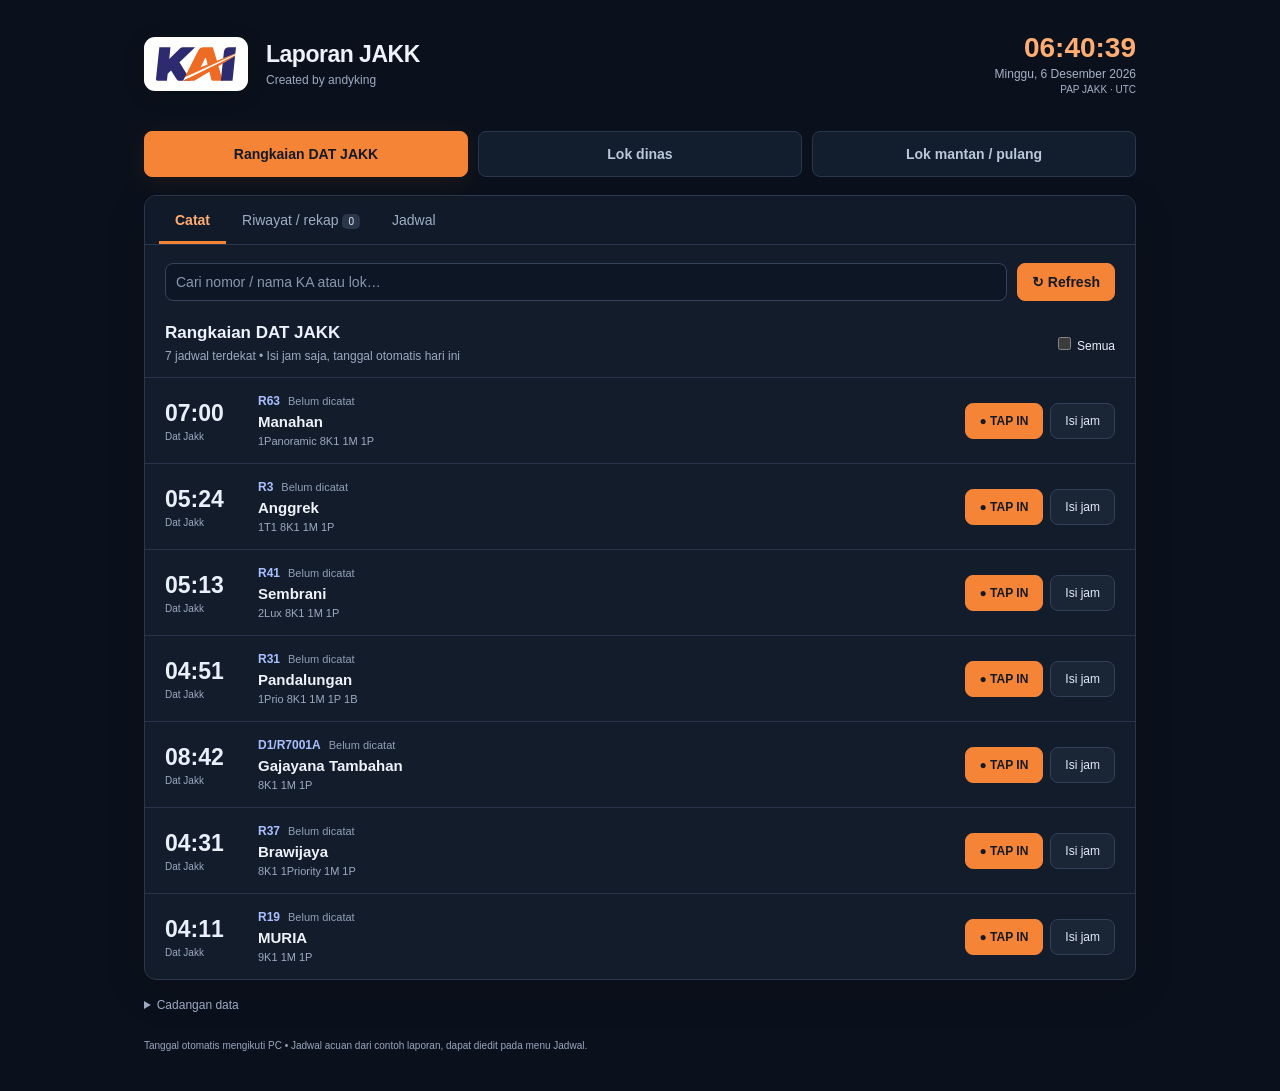
==== aplikasi/laporan-kereta-api/index.html @ 32ddd081 "Add files via upload" ====
<!doctype html><html lang="id"><head><meta charset="UTF-8"><meta name="viewport" content="width=device-width,initial-scale=1"><title>JAKK • Laporan Kereta api</title><meta name="theme-color" content="#0b111c"><link rel="icon" type="image/svg+xml" href="[data-uri]"><style>:root{--navy:#20335a;--orange:#ec7427;--muted:#788399;--line:#e3e8ef}*{box-sizing:border-box}body{margin:0;background:#f5f7fa;color:var(--navy);font:14px 'Segoe UI',Arial,sans-serif}main{max-width:1040px;margin:auto;padding:24px}button,input,select,textarea{font:inherit}button,.file-button{border:1px solid var(--line);background:white;color:var(--navy);border-radius:8px;padding:10px 14px;cursor:pointer}button:hover{background:#edf1f7}button:focus-visible,input:focus-visible,select:focus-visible,textarea:focus-visible,summary:focus-visible{outline:3px solid #ffb780;outline-offset:2px}header,.brand{display:flex;align-items:center;gap:18px}header{justify-content:space-between;margin-bottom:24px}h1{font-size:23px;margin:0 0 3px}h2{font-size:17px;margin:0}small{color:var(--muted);font-size:12px}.clock{text-align:right}.clock span{display:block;font-size:28px;font-weight:750;font-variant-numeric:tabular-nums}.clock small{display:block;margin-top:3px}#zone{font-size:10px}nav{display:flex;gap:10px;margin-bottom:18px}nav button{flex:1;font-weight:650;padding:14px}nav button.active{background:var(--navy);color:white;border-color:var(--navy)}.workspace{background:white;border:1px solid var(--line);border-radius:12px;overflow:hidden}.tabs{display:flex;border-bottom:1px solid var(--line);padding:0 14px}.tabs button{border:0;border-radius:0;padding:16px;color:var(--muted)}.tabs button.active{color:var(--navy);box-shadow:inset 0 -3px var(--orange);font-weight:650}#count{font-size:10px;background:#edf1f7;padding:2px 6px;border-radius:5px}.toolbar{display:flex;gap:10px;padding:18px 20px 8px}.toolbar input{flex:1;min-width:0}.primary{background:var(--orange);color:white;border-color:var(--orange);font-weight:650}.primary:hover{background:#d8641c;color:white}input,select,textarea{border:1px solid var(--line);border-radius:8px;padding:10px;color:var(--navy);background:white}input[type=checkbox]{accent-color:var(--orange)}.list-heading{display:flex;justify-content:space-between;align-items:center;gap:10px;padding:14px 20px}.list-heading p{font-size:12px;color:var(--muted);margin:6px 0 0}.list-heading label{white-space:nowrap;font-size:12px}.row{display:grid;grid-template-columns:75px 1fr auto;align-items:center;gap:18px;padding:16px 20px;border-top:1px solid var(--line)}.time{font-size:23px;font-weight:700;font-variant-numeric:tabular-nums}.time small{display:block;font-weight:400;font-size:10px;margin-top:4px}.identity{display:flex;align-items:center;gap:8px;flex-wrap:wrap}.number{font-size:12px;font-weight:750;color:#40577e}.name{font-size:15px;font-weight:600;margin-top:5px}.formation{display:block;margin-top:5px;font-size:11px}.realization{display:inline-block;padding:4px 8px;border-radius:5px;color:#197148;background:#e8f6ed;font-size:12px;font-weight:650}.pending{font-size:11px;color:#909aad}.actions{display:flex;gap:7px}.actions button{font-size:12px}.empty{padding:40px;text-align:center;color:var(--muted)}.backup{margin-top:18px;color:var(--muted);font-size:12px}.backup summary{cursor:pointer;margin-bottom:12px}.backup p{font-size:11px}.file-button{display:inline-block;margin-left:6px}.file-button input{display:none}footer{font-size:10px;color:var(--muted);padding:16px 0}dialog{border:0;border-radius:13px;padding:22px;width:440px;max-width:94vw;max-height:90vh;color:var(--navy);box-shadow:0 20px 70px #16234140}dialog::backdrop{background:#17294470}.dialog-head{display:flex;justify-content:space-between;align-items:center;gap:10px;margin-bottom:16px}.dialog-head small{font-size:10px}.dialog-head h2{margin-top:5px}.dialog-head button{border:0}.dialog-actions{display:flex;justify-content:flex-end;gap:8px;margin-top:20px}#fields label{display:block;font-size:12px;color:var(--muted);margin:12px 0}#fields input,#fields select{display:block;width:100%;margin-top:6px}#fields input[type=time]{font-size:26px;padding:12px}#fields p{font-size:12px;color:var(--muted);line-height:1.6}#fields details{margin-top:15px}#fields summary{font-size:12px;cursor:pointer}#report{width:100%;line-height:1.7;margin-bottom:12px}#reportModal p{font-size:11px;color:var(--muted)}#toast{position:fixed;bottom:20px;left:50%;transform:translateX(-50%);background:var(--navy);color:white;border-radius:8px;padding:12px 18px;display:none;z-index:20;max-width:90vw}.table-wrap{overflow:auto}table{width:100%;border-collapse:collapse;font-size:12px}th,td{text-align:left;padding:13px 16px;border-top:1px solid var(--line);white-space:nowrap}th{background:#f8fafc;color:var(--muted);font-size:10px}.history-tools{display:flex;gap:8px;padding:12px 20px}.history-item{padding:17px 20px;border-top:1px solid var(--line)}.history-meta{font-size:11px;color:var(--muted);margin-bottom:8px}.report-preview{white-space:pre-wrap;font-size:12px;line-height:1.8;margin-bottom:12px}#historyFilter{padding:0 20px 8px;font-size:12px;color:var(--muted)}[hidden]{display:none!important}@media(max-width:620px){main{padding:15px 10px}header{gap:10px}.brand{gap:10px}.brand img{width:58px;height:auto}h1{font-size:19px}.brand small{font-size:10px}.clock span{font-size:23px}.clock small{font-size:10px}nav{gap:5px}nav button{font-size:11px;padding:12px 6px}.tabs button{font-size:12px;padding:14px 11px}.toolbar,.list-heading{padding-left:12px;padding-right:12px}.row{padding:14px 12px;grid-template-columns:60px 1fr;gap:10px}.time{font-size:21px}.actions{grid-column:2}.realization{font-size:11px}.list-heading h2{font-size:15px}.list-heading p{font-size:10px}}
/* Tema gelap — navy, abu kebiruan, dan oranye KAI */
:root{color-scheme:dark;--navy:#edf2fc;--muted:#9caac1;--line:#29364b;--orange:#f58436}
body{background:#0b111c;color:var(--navy)}
header{padding:8px 0 12px}.brand img{background:#fff;padding:10px 12px;box-sizing:content-box;border-radius:11px;box-shadow:0 4px 20px #0003}
h1{letter-spacing:-.5px}.clock span{color:#ffad72}.clock small{color:#a6b2c6}
button,.file-button{background:#1a2536;border-color:#334158;color:#e3eaf7}
button:hover{background:#28364b;border-color:#52627c}
nav button{background:#121d2d;border-color:#29374d;color:#bbc8dc}
nav button.active{background:#f58436;border-color:#f58436;color:#141a25;box-shadow:0 5px 20px #f5843615}
.workspace{background:#121c2b;border-color:#2a374c;box-shadow:0 12px 40px #0002}
.tabs{background:#111a28}.tabs button{background:transparent;color:#9daec6}.tabs button:hover{background:#1c293c}.tabs button.active{color:#ffad72}
#count{background:#2a3649;color:#e8edf7}
input,select,textarea{background:#0d1624;border-color:#34425b;color:#edf2fc}
input::placeholder{color:#8998af}input[type=checkbox]{accent-color:#f58436}
.primary{background:#f58436;border-color:#f58436;color:#141a25}.primary:hover{background:#ff9c59;border-color:#ff9c59;color:#101722}
.row{border-color:#273449}.row:hover{background:#162235}.time{color:#eaf0fb}.number{color:#aabfff}.name{color:#f0f3fa}.pending{color:#91a0b7}
.realization{background:#153e33;color:#8aebbd;border:1px solid #25634f}
#toast{background:#23334a;color:#edf4ff;border:1px solid #45607e;box-shadow:0 8px 30px #0005}
dialog{background:#152132;color:#edf2fc;border:1px solid #34465f;box-shadow:0 25px 100px #0009}dialog::backdrop{background:#030811b8;backdrop-filter:blur(3px)}
th{background:#172438;color:#adbed6}td{color:#e4ebf7}.history-item{border-color:#29364b}.report-preview{color:#e0e8f6}
.backup summary:hover{color:#ffad72}.backup p,footer{color:#97a6bd}
@media(max-width:620px){.brand img{width:54px;padding:8px}.clock span{font-size:22px}}
</style></head><body>
<main>
<header><div class="brand"><img src="[data-uri]" alt="KAI" width="80" height="34"><div><h1>Laporan JAKK</h1><small>Created by andyking</small></div></div><div class="clock"><span id="clock"></span><small id="clockDate"></small><small id="zone"></small></div></header>
<nav id="nav"><button data-cat="r" class="active">Rangkaian DAT JAKK</button><button data-cat="d">Lok dinas</button><button data-cat="m">Lok mantan / pulang</button></nav>
<section class="workspace"><div class="tabs"><button data-view="live" class="active">Catat</button><button data-view="history">Riwayat / rekap <span id="count">0</span></button><button data-view="schedule">Jadwal</button></div>
<div class="toolbar"><input id="search" placeholder="Cari nomor / nama KA atau lok…" aria-label="Cari KA atau lok"><button id="refresh" class="primary">↻ Refresh</button></div>
<div class="list-heading"><div><h2 id="heading"></h2><p id="hint"></p></div><label id="allWrap"><input type="checkbox" id="all"> Semua</label><select id="scope" hidden aria-label="Kategori rekap"><option value="all">Semua kategori</option><option value="r">Rangkaian</option><option value="d">Lok dinas</option><option value="m">Lok mantan</option></select></div>
<div id="historyFilter" hidden><label><input type="checkbox" id="oldHistory"> Sertakan riwayat hari sebelumnya</label></div><div id="content"></div></section>
<details class="backup"><summary>Cadangan data</summary><button id="backup">Unduh cadangan</button><label class="file-button">Pulihkan cadangan<input type="file" id="restore" accept=".json"></label><p>Data tersimpan di browser ini. Cadangan dapat dipulihkan di versi baru.</p></details>
<footer>Tanggal otomatis mengikuti PC • Jadwal acuan dari contoh laporan, dapat diedit pada menu Jadwal.</footer></main>
<dialog id="modal"><form id="entry"><div class="dialog-head"><div><small id="modalLabel">PENCATATAN AKTUAL</small><h2 id="modalTitle"></h2></div><button type="button" id="close">✕</button></div><div id="fields"></div><div class="dialog-actions"><button type="button" id="cancel">Batal</button><button class="primary" type="submit">Simpan</button></div></form></dialog>
<dialog id="reportModal"><div class="dialog-head"><h2>Laporan siap disalin</h2><button id="closeReport">✕</button></div><textarea id="report" rows="8" readonly></textarea><button class="primary" id="copyReport">Salin laporan</button><p>Jika penyalinan diblokir browser, pilih teks lalu tekan Ctrl+C.</p></dialog><div id="toast" role="status"></div><script>const DEFAULT_DATA = [
  {
    "id": "R25",
    "cat": "r",
    "name": "MURIA",
    "time": "00:41",
    "formation": "9K1 1M 1P",
    "action": "Dat",
    "sourceTime": "00:53",
    "sourceDelta": 12,
    "scheduleDayOffset": 0
  },
  {
    "id": "R127",
    "cat": "r",
    "name": "Pangandaran",
    "time": "01:31",
    "formation": "1Pano 3K1 4K3 1M 1P",
    "action": "Dat",
    "sourceTime": "01:25",
    "sourceDelta": -6,
    "scheduleDayOffset": 0
  },
  {
    "id": "R57F",
    "cat": "r",
    "name": "Purwojaya",
    "time": "02:31",
    "formation": "9K1 1M 1P",
    "action": "Dat",
    "sourceTime": "02:37",
    "sourceDelta": 6,
    "scheduleDayOffset": 0
  },
  {
    "id": "R35",
    "cat": "r",
    "name": "Gajayana",
    "time": "03:28",
    "formation": "1Lux 8K1 1M 1P",
    "action": "Dat",
    "sourceTime": "03:33",
    "sourceDelta": 5,
    "scheduleDayOffset": 0
  },
  {
    "id": "R45",
    "cat": "r",
    "name": "Taksaka",
    "time": "03:37",
    "formation": "2Lux 8K1 1M 1P",
    "action": "Dat",
    "sourceTime": "03:42",
    "sourceDelta": 5,
    "scheduleDayOffset": 0
  },
  {
    "id": "R15",
    "cat": "r",
    "name": "Argo Dwipangga",
    "time": "03:51",
    "formation": "2Lux 7K1 1M 1P",
    "action": "Dat",
    "sourceTime": "03:53",
    "sourceDelta": 2,
    "scheduleDayOffset": 0
  },
  {
    "id": "R19",
    "cat": "r",
    "name": "MURIA",
    "time": "04:11",
    "formation": "9K1 1M 1P",
    "action": "Dat",
    "sourceTime": "04:07",
    "sourceDelta": -4,
    "scheduleDayOffset": 0
  },
  {
    "id": "R37",
    "cat": "r",
    "name": "Brawijaya",
    "time": "04:31",
    "formation": "8K1 1Priority 1M 1P",
    "action": "Dat",
    "sourceTime": "04:34",
    "sourceDelta": 3,
    "scheduleDayOffset": 0
  },
  {
    "id": "R31",
    "cat": "r",
    "name": "Pandalungan",
    "time": "04:51",
    "formation": "1Prio 8K1 1M 1P 1B",
    "action": "Dat",
    "sourceTime": "04:55",
    "sourceDelta": 4,
    "scheduleDayOffset": 0
  },
  {
    "id": "R41",
    "cat": "r",
    "name": "Sembrani",
    "time": "05:13",
    "formation": "2Lux 8K1 1M 1P",
    "action": "Dat",
    "sourceTime": "05:12",
    "sourceDelta": -1,
    "scheduleDayOffset": 0
  },
  {
    "id": "R3",
    "cat": "r",
    "name": "Anggrek",
    "time": "05:24",
    "formation": "1T1 8K1 1M 1P",
    "action": "Dat",
    "sourceTime": "05:34",
    "sourceDelta": 10,
    "scheduleDayOffset": 0
  },
  {
    "id": "R63",
    "cat": "r",
    "name": "Manahan",
    "time": "07:00",
    "formation": "1Panoramic 8K1 1M 1P",
    "action": "Dat",
    "sourceTime": "07:22",
    "sourceDelta": 22,
    "scheduleDayOffset": 0
  },
  {
    "id": "D1/R7001A",
    "cat": "r",
    "name": "Gajayana Tambahan",
    "time": "08:42",
    "formation": "8K1 1M 1P",
    "action": "Dat",
    "sourceTime": "09:00",
    "sourceDelta": 18,
    "scheduleDayOffset": 0
  },
  {
    "id": "R17",
    "cat": "r",
    "name": "MURIA",
    "time": "12:40",
    "formation": "9K1 1M 1P",
    "action": "Dat",
    "sourceTime": "12:47",
    "sourceDelta": 7,
    "scheduleDayOffset": 0
  },
  {
    "id": "D1/R7007C",
    "cat": "r",
    "name": "Tambahan YK - GMR",
    "time": "14:13",
    "formation": "1Imperial 8K1 1M 1P",
    "action": "Dat",
    "sourceTime": "14:19",
    "sourceDelta": 6,
    "scheduleDayOffset": 0
  },
  {
    "id": "R133",
    "cat": "r",
    "name": "Parahyangan",
    "time": "14:32",
    "formation": "8K1 1Lux 1M 1P",
    "action": "Dat",
    "sourceTime": "14:32",
    "sourceDelta": 0,
    "scheduleDayOffset": 0
  },
  {
    "id": "R13",
    "cat": "r",
    "name": "Argo Lawu",
    "time": "15:53",
    "formation": "7K1 1M 1P 2Luxury",
    "action": "Dat",
    "sourceTime": "15:53",
    "sourceDelta": 0,
    "scheduleDayOffset": 0
  },
  {
    "id": "R137",
    "cat": "r",
    "name": "Parahyangan",
    "time": "16:27",
    "formation": "8K1 1M 1P 1Priority",
    "action": "Dat",
    "sourceTime": "16:39",
    "sourceDelta": 12,
    "scheduleDayOffset": 0
  },
  {
    "id": "R39",
    "cat": "r",
    "name": "Sembrani",
    "time": "16:46",
    "formation": "8K1 2Lux 1M 1P",
    "action": "Dat",
    "sourceTime": "16:49",
    "sourceDelta": 3,
    "scheduleDayOffset": 0
  },
  {
    "id": "D1/R75",
    "cat": "r",
    "name": "Mataram",
    "time": "17:18",
    "formation": "7K3 2K1 1M 1P",
    "action": "Dat",
    "sourceTime": "17:12",
    "sourceDelta": -6,
    "scheduleDayOffset": 0
  },
  {
    "id": "R1",
    "cat": "r",
    "name": "Anggrek",
    "time": "17:21",
    "formation": "8K1 1T1 1M 1P",
    "action": "Dat",
    "sourceTime": "17:20",
    "sourceDelta": -1,
    "scheduleDayOffset": 0
  },
  {
    "id": "R61",
    "cat": "r",
    "name": "Manahan",
    "time": "17:56",
    "formation": "8K1 1M 1P 1Panoramic",
    "action": "Dat",
    "sourceTime": "17:57",
    "sourceDelta": 1,
    "scheduleDayOffset": 0
  },
  {
    "id": "R29F",
    "cat": "r",
    "name": "Argo Anjasmoro",
    "time": "21:36",
    "formation": "8K1 1M 1P",
    "action": "Dat",
    "sourceTime": "21:33",
    "sourceDelta": -3,
    "scheduleDayOffset": 0
  },
  {
    "id": "D1/R7049",
    "cat": "r",
    "name": "Pandalungan Tambahan",
    "time": "22:35",
    "formation": "8K1 1M 1P",
    "action": "Dat",
    "sourceTime": "22:22",
    "sourceDelta": -13,
    "scheduleDayOffset": 0
  },
  {
    "id": "L25-2",
    "cat": "m",
    "name": "MURIA",
    "time": "01:22",
    "formation": "",
    "action": "Ber",
    "sourceTime": "01:06",
    "sourceDelta": -16,
    "scheduleDayOffset": 0
  },
  {
    "id": "L127-2",
    "cat": "m",
    "name": "Pangandaran",
    "time": "02:14",
    "formation": "",
    "action": "Ber",
    "sourceTime": "01:37",
    "sourceDelta": -37,
    "scheduleDayOffset": 0
  },
  {
    "id": "L57F",
    "cat": "m",
    "name": "Purwojaya",
    "time": "03:20",
    "formation": "",
    "action": "Ber",
    "sourceTime": "02:52",
    "sourceDelta": -28,
    "scheduleDayOffset": 0
  },
  {
    "id": "L35-2",
    "cat": "m",
    "name": "Gajayana",
    "time": "04:14",
    "formation": "",
    "action": "Ber",
    "sourceTime": "03:48",
    "sourceDelta": -26,
    "scheduleDayOffset": 0
  },
  {
    "id": "L45-2",
    "cat": "m",
    "name": "Taksaka",
    "time": "04:14",
    "formation": "",
    "action": "Ber",
    "sourceTime": "04:01",
    "sourceDelta": -13,
    "scheduleDayOffset": 0
  },
  {
    "id": "L15-2",
    "cat": "m",
    "name": "Argo Dwipangga",
    "time": "04:29",
    "formation": "",
    "action": "Ber",
    "sourceTime": "04:15",
    "sourceDelta": -14,
    "scheduleDayOffset": 0
  },
  {
    "id": "L19-2",
    "cat": "m",
    "name": "MURIA",
    "time": "04:50",
    "formation": "",
    "action": "Ber",
    "sourceTime": "04:37",
    "sourceDelta": -13,
    "scheduleDayOffset": 0
  },
  {
    "id": "L37-2",
    "cat": "m",
    "name": "Brawijaya",
    "time": "05:05",
    "formation": "",
    "action": "Ber",
    "sourceTime": "04:50",
    "sourceDelta": -15,
    "scheduleDayOffset": 0
  },
  {
    "id": "L31-2",
    "cat": "m",
    "name": "Pandalungan",
    "time": "05:22",
    "formation": "",
    "action": "Ber",
    "sourceTime": "05:11",
    "sourceDelta": -11,
    "scheduleDayOffset": 0
  },
  {
    "id": "L41-2",
    "cat": "m",
    "name": "Sembrani",
    "time": "05:45",
    "formation": "",
    "action": "Ber",
    "sourceTime": "05:40",
    "sourceDelta": -5,
    "scheduleDayOffset": 0
  },
  {
    "id": "L3-2",
    "cat": "m",
    "name": "Anggrek",
    "time": "06:04",
    "formation": "",
    "action": "Ber",
    "sourceTime": "05:48",
    "sourceDelta": -16,
    "scheduleDayOffset": 0
  },
  {
    "id": "L63-2",
    "cat": "m",
    "name": "Manahan",
    "time": "07:37",
    "formation": "",
    "action": "Ber",
    "sourceTime": "07:36",
    "sourceDelta": -1,
    "scheduleDayOffset": 0
  },
  {
    "id": "D1/L7001A-2",
    "cat": "m",
    "name": "Gajayana Tambahan",
    "time": "09:32",
    "formation": "",
    "action": "Ber",
    "sourceTime": "09:18",
    "sourceDelta": -14,
    "scheduleDayOffset": 0
  },
  {
    "id": "L17-2",
    "cat": "m",
    "name": "MURIA",
    "time": "13:17",
    "formation": "",
    "action": "Ber",
    "sourceTime": "13:02",
    "sourceDelta": -15,
    "scheduleDayOffset": 0
  },
  {
    "id": "D1/L7007C-2",
    "cat": "m",
    "name": "Tambahan YK - GMR",
    "time": "14:55",
    "formation": "",
    "action": "Ber",
    "sourceTime": "14:34",
    "sourceDelta": -21,
    "scheduleDayOffset": 0
  },
  {
    "id": "L133-2",
    "cat": "m",
    "name": "Parahyangan",
    "time": "15:26",
    "formation": "",
    "action": "Ber",
    "sourceTime": "14:48",
    "sourceDelta": -38,
    "scheduleDayOffset": 0
  },
  {
    "id": "L13-2",
    "cat": "m",
    "name": "Argo Lawu",
    "time": "16:30",
    "formation": "",
    "action": "Ber",
    "sourceTime": "16:10",
    "sourceDelta": -20,
    "scheduleDayOffset": 0
  },
  {
    "id": "L137-2",
    "cat": "m",
    "name": "Parahyangan",
    "time": "17:20",
    "formation": "",
    "action": "Ber",
    "sourceTime": "16:53",
    "sourceDelta": -27,
    "scheduleDayOffset": 0
  },
  {
    "id": "L39-2",
    "cat": "m",
    "name": "Sembrani",
    "time": "17:20",
    "formation": "",
    "action": "Ber",
    "sourceTime": "17:10",
    "sourceDelta": -10,
    "scheduleDayOffset": 0
  },
  {
    "id": "D1/L75-2",
    "cat": "m",
    "name": "Mataram",
    "time": "18:08",
    "formation": "",
    "action": "Ber",
    "sourceTime": "17:40",
    "sourceDelta": -28,
    "scheduleDayOffset": 0
  },
  {
    "id": "L1-2",
    "cat": "m",
    "name": "Anggrek",
    "time": "18:01",
    "formation": "",
    "action": "Ber",
    "sourceTime": "17:40",
    "sourceDelta": -21,
    "scheduleDayOffset": 0
  },
  {
    "id": "L61-2",
    "cat": "m",
    "name": "Manahan",
    "time": "18:35",
    "formation": "",
    "action": "Ber",
    "sourceTime": "18:13",
    "sourceDelta": -22,
    "scheduleDayOffset": 0
  },
  {
    "id": "L29F-2",
    "cat": "m",
    "name": "Argo Anjasmoro",
    "time": "22:08",
    "formation": "",
    "action": "Ber",
    "sourceTime": "21:48",
    "sourceDelta": -20,
    "scheduleDayOffset": 0
  },
  {
    "id": "D1/L7049-2",
    "cat": "m",
    "name": "Pandalungan",
    "time": "23:22",
    "formation": "",
    "action": "Ber",
    "sourceTime": "22:44",
    "sourceDelta": -38,
    "scheduleDayOffset": 0
  },
  {
    "id": "D1/LL107A",
    "cat": "m",
    "name": "Langsir JAKK",
    "time": "00:50",
    "formation": "",
    "action": "Dat",
    "sourceTime": "02:29",
    "sourceDelta": 99,
    "scheduleDayOffset": 0
  },
  {
    "id": "L26-1",
    "cat": "d",
    "name": "MURIA",
    "time": "04:26",
    "formation": "",
    "action": "Dat",
    "sourceTime": "04:22",
    "sourceDelta": -4,
    "scheduleDayOffset": 0
  },
  {
    "id": "L130-1",
    "cat": "d",
    "name": "Papandayan",
    "time": "05:20",
    "formation": "",
    "action": "Dat",
    "sourceTime": "05:12",
    "sourceDelta": -8,
    "scheduleDayOffset": 0
  },
  {
    "id": "L50F-1",
    "cat": "d",
    "name": "Purwojaya fakultatif",
    "time": "05:35",
    "formation": "",
    "action": "Dat",
    "sourceTime": "05:28",
    "sourceDelta": -7,
    "scheduleDayOffset": 0
  },
  {
    "id": "L20-1",
    "cat": "d",
    "name": "Argo Muria",
    "time": "05:44",
    "formation": "",
    "action": "Dat",
    "sourceTime": "05:44",
    "sourceDelta": 0,
    "scheduleDayOffset": 0
  },
  {
    "id": "L132-1",
    "cat": "d",
    "name": "Parahyangan",
    "time": "06:15",
    "formation": "",
    "action": "Dat",
    "sourceTime": "06:04",
    "sourceDelta": -11,
    "scheduleDayOffset": 0
  },
  {
    "id": "L46-1",
    "cat": "d",
    "name": "Taksaka",
    "time": "06:15",
    "formation": "",
    "action": "Dat",
    "sourceTime": "06:04",
    "sourceDelta": -11,
    "scheduleDayOffset": 0
  },
  {
    "id": "L2-1",
    "cat": "d",
    "name": "Anggrek",
    "time": "07:02",
    "formation": "",
    "action": "Dat",
    "sourceTime": "07:02",
    "sourceDelta": 0,
    "scheduleDayOffset": 0
  },
  {
    "id": "L16-1",
    "cat": "d",
    "name": "Argo Dwipangga",
    "time": "07:35",
    "formation": "",
    "action": "Dat",
    "sourceTime": "07:42",
    "sourceDelta": 7,
    "scheduleDayOffset": 0
  },
  {
    "id": "D1/L7050-1",
    "cat": "d",
    "name": "Pandalungan",
    "time": "07:55",
    "formation": "",
    "action": "Dat",
    "sourceTime": "08:05",
    "sourceDelta": 10,
    "scheduleDayOffset": 0
  },
  {
    "id": "L138-1",
    "cat": "d",
    "name": "Parahyangan",
    "time": "08:01",
    "formation": "",
    "action": "Dat",
    "sourceTime": "08:08",
    "sourceDelta": 7,
    "scheduleDayOffset": 0
  },
  {
    "id": "L40-1",
    "cat": "d",
    "name": "Sembrani",
    "time": "08:41",
    "formation": "",
    "action": "Dat",
    "sourceTime": "08:36",
    "sourceDelta": -5,
    "scheduleDayOffset": 0
  },
  {
    "id": "L62-1",
    "cat": "d",
    "name": "Manahan",
    "time": "08:56",
    "formation": "",
    "action": "Dat",
    "sourceTime": "09:09",
    "sourceDelta": 13,
    "scheduleDayOffset": 0
  },
  {
    "id": "L38-1",
    "cat": "d",
    "name": "Brawijaya",
    "time": "14:18",
    "formation": "",
    "action": "Dat",
    "sourceTime": "14:15",
    "sourceDelta": -3,
    "scheduleDayOffset": 0
  },
  {
    "id": "L18-1",
    "cat": "d",
    "name": "MURIA",
    "time": "15:06",
    "formation": "",
    "action": "Dat",
    "sourceTime": "15:02",
    "sourceDelta": -4,
    "scheduleDayOffset": 0
  },
  {
    "id": "D1/L7008C-1",
    "cat": "d",
    "name": "Tambahan GMR - YK",
    "time": "15:53",
    "formation": "",
    "action": "Dat",
    "sourceTime": "15:48",
    "sourceDelta": -5,
    "scheduleDayOffset": 0
  },
  {
    "id": "L36-1",
    "cat": "d",
    "name": "Gajayana",
    "time": "17:05",
    "formation": "",
    "action": "Dat",
    "sourceTime": "17:22",
    "sourceDelta": 17,
    "scheduleDayOffset": 0
  },
  {
    "id": "L42-1",
    "cat": "d",
    "name": "Sembrani",
    "time": "18:12",
    "formation": "",
    "action": "Dat",
    "sourceTime": "18:08",
    "sourceDelta": -4,
    "scheduleDayOffset": 0
  },
  {
    "id": "L32-1",
    "cat": "d",
    "name": "Pandalungan",
    "time": "18:29",
    "formation": "",
    "action": "Dat",
    "sourceTime": "18:33",
    "sourceDelta": 4,
    "scheduleDayOffset": 0
  },
  {
    "id": "L4-1",
    "cat": "d",
    "name": "Anggrek",
    "time": "19:22",
    "formation": "",
    "action": "Dat",
    "sourceTime": "19:20",
    "sourceDelta": -2,
    "scheduleDayOffset": 0
  },
  {
    "id": "L14-1",
    "cat": "d",
    "name": "Argo Lawu",
    "time": "19:22",
    "formation": "",
    "action": "Dat",
    "sourceTime": "19:20",
    "sourceDelta": -2,
    "scheduleDayOffset": 0
  },
  {
    "id": "D1/L76-1",
    "cat": "d",
    "name": "Mataram",
    "time": "20:20",
    "formation": "",
    "action": "Dat",
    "sourceTime": "20:23",
    "sourceDelta": 3,
    "scheduleDayOffset": 0
  },
  {
    "id": "L64-1",
    "cat": "d",
    "name": "Manahan",
    "time": "21:35",
    "formation": "",
    "action": "Dat",
    "sourceTime": "21:34",
    "sourceDelta": -1,
    "scheduleDayOffset": 0
  },
  {
    "id": "L30F-1",
    "cat": "d",
    "name": "Argo Anjasmoro",
    "time": "22:25",
    "formation": "",
    "action": "Dat",
    "sourceTime": "22:22",
    "sourceDelta": -3,
    "scheduleDayOffset": 0
  },
  {
    "id": "D1/L7002A-1",
    "cat": "d",
    "name": "Gajayana Tambahan",
    "time": "22:50",
    "formation": "",
    "action": "Dat",
    "sourceTime": "22:43",
    "sourceDelta": -7,
    "scheduleDayOffset": 0
  },
  {
    "id": "LL108",
    "cat": "d",
    "name": "Langsir JAKK",
    "time": "00:04",
    "formation": "",
    "action": "Ber",
    "sourceTime": "23:44",
    "sourceDelta": -20,
    "scheduleDayOffset": 1
  }
];

'use strict';
const $=s=>document.querySelector(s), KEY='jakk-laporan-v1';
const esc=s=>String(s??'').replace(/[&<>"']/g,c=>({'&':'&amp;','<':'&lt;','>':'&gt;','"':'&quot;',"'":'&#39;'}[c]));
const pad=n=>String(n).padStart(2,'0');
const dateKey=d=>`${d.getFullYear()}-${pad(d.getMonth()+1)}-${pad(d.getDate())}`;
const hhmm=d=>`${pad(d.getHours())}:${pad(d.getMinutes())}`;
const localInput=d=>dateKey(d)+'T'+hhmm(d);
const labels={r:'Rangkaian DAT JAKK',d:'Lok dinas',m:'Lok mantan / pulang'};
let data=structuredClone(DEFAULT_DATA),history=[],cat='r',view='live',editing=null;
function validData(a){return Array.isArray(a)&&a.length===74&&new Set(a.map(x=>x.id)).size===74&&a.every(x=>DEFAULT_DATA.some(d=>d.id===x.id&&d.cat===x.cat)&&typeof x.name==='string'&&typeof x.formation==='string'&&/^([01]\d|2[0-3]):[0-5]\d$/.test(x.time)&&['Dat','Ber'].includes(x.action))}
function validHistory(a){return Array.isArray(a)&&a.every(x=>x&&typeof x.uid==='string'&&typeof x.report==='string'&&['r','d','m'].includes(x.cat)&&DEFAULT_DATA.some(d=>d.id===x.id)&&/^\d{4}-\d{2}-\d{2}$/.test(x.day)&&Number.isFinite(new Date(x.actual).getTime()))}
try{const saved=JSON.parse(localStorage.getItem(KEY));if(saved&&validData(saved.data)&&validHistory(saved.history)){data=saved.data;history=saved.history}}catch(e){setTimeout(()=>toast('Penyimpanan tidak tersedia atau data tidak terbaca. Unduh cadangan.'),500)}
function persist(){try{localStorage.setItem(KEY,JSON.stringify({version:1,data,history}));return true}catch(e){toast('Gagal menyimpan di browser. Segera unduh cadangan.');return false}}
function toast(s){$('#toast').textContent=s;$('#toast').style.display='block';clearTimeout(toast.timer);toast.timer=setTimeout(()=>$('#toast').style.display='none',4500)}
function scheduled(d,day){return new Date(day+'T'+d.time+':00')}
function difference(actual,schedule){const a=new Date(actual);a.setSeconds(0,0);return Math.round((a-schedule)/60000)}
function deltaText(n){return n===0?'Tepat':`(${n>0?'+':''}${n}')`}
function match(d,q){return (d.id+' '+d.name+' '+d.formation).toLowerCase().includes(q)}
function record(d,day){return [...history].reverse().find(h=>h.id===d.id&&h.actual.slice(0,10)===day)}
function closestSchedule(d,actual){return [-1,0,1].map(offset=>{let day=new Date(actual);day.setDate(day.getDate()+offset);return scheduled(d,dateKey(day))}).sort((a,b)=>Math.abs(a-actual)-Math.abs(b-actual))[0]}
function render(){const day=dateKey(new Date()),q=$('#search').value.trim().toLowerCase();$('#count').textContent=history.filter(h=>h.actual.slice(0,10)===day).length;$('#heading').textContent=view==='live'?labels[cat]:view==='schedule'?'Jadwal tepat':'Riwayat / rekap';$('#allWrap').hidden=view!=='live';$('#scope').hidden=view==='live';$('#historyFilter').hidden=view!=='history';$('#hint').textContent=view==='live'?'7 jadwal terdekat • Isi jam saja, tanggal otomatis hari ini':view==='schedule'?'Cari jadwal atau ubah melalui Reschedule':'Semua pencatatan tersimpan, termasuk koreksi';
if(view==='live'){let now=new Date();let rows=data.filter(d=>d.cat===cat&&match(d,q)).map(d=>({d,at:closestSchedule(d,now)}));rows.sort((a,b)=>Math.abs(a.at-now)-Math.abs(b.at-now)||a.at-b.at);if(!$('#all').checked&&!q)rows=rows.slice(0,7);if($('#all').checked||q)rows.sort((a,b)=>a.d.time.localeCompare(b.d.time));$('#content').innerHTML=rows.map(({d})=>{let done=record(d,day);let real=done?hhmm(new Date(done.actual)):'';return `<div class="row"><div class="time">${d.time}<small>${d.action} Jakk</small></div><div><div class="identity"><span class="number">${esc(d.id)}</span>${done?`<span class="realization">✓ Realisasi ${real}</span>`:'<span class="pending">Belum dicatat</span>'}</div><div class="name">${esc(d.name)}</div><small class="formation">${esc(d.formation||'Lokomotif')}</small></div><div class="actions">${done?`<button data-do="copy" data-uid="${esc(done.uid)}">Salin</button>`:'<button class="primary" data-do="tap" data-id="'+esc(d.id)+'">● TAP IN</button>'}<button data-do="manual" data-id="${esc(d.id)}">${done?'Edit jam':'Isi jam'}</button></div></div>`}).join('')||'<div class="empty">Tidak ada KA / lok yang cocok.</div>'}
if(view==='schedule'){let rows=data.filter(d=>match(d,q)&&($('#scope').value==='all'||d.cat===$('#scope').value)).sort((a,b)=>a.time.localeCompare(b.time));$('#content').innerHTML='<div class="table-wrap"><table><thead><tr><th>JAM TEPAT</th><th>NOMOR / KATEGORI</th><th>NAMA KA / LOK</th><th>GERAK</th><th>STAMFORMASI NORMAL</th><th></th></tr></thead><tbody>'+rows.map(d=>`<tr><td><b>${d.time}</b></td><td>${esc(d.id)}<small style="display:block;color:#738098">${labels[d.cat]}</small></td><td>${esc(d.name)}</td><td>${d.action} Jakk</td><td>${esc(d.formation||'—')}</td><td><button data-do="schedule" data-id="${esc(d.id)}">Reschedule</button></td></tr>`).join('')+'</tbody></table></div>'}
if(view==='history'){let rows=history.filter(h=>($('#oldHistory').checked||h.actual.slice(0,10)===day)&&($('#scope').value==='all'||h.cat===$('#scope').value)&&(h.report.toLowerCase().includes(q))).sort((a,b)=>new Date(b.actual)-new Date(a.actual));window.visibleHistory=rows;$('#content').innerHTML='<div class="history-tools"><button class="primary" id="copyAll">Salin semua hasil</button><button id="downloadReports">Unduh TXT</button></div>'+ (rows.map(h=>`<div class="history-item"><div class="identity"><span class="number">${esc(h.id)}</span><span class="realization">Realisasi ${hhmm(new Date(h.actual))}</span></div><div class="history-meta">${h.corrects?'Koreksi · ':''}${labels[h.cat]} · Jadwal ${esc(h.day)} ${esc(h.schedule)} · Aktual ${esc(h.actual.replace('T',' '))}</div><div class="report-preview">${esc(h.report)}</div><div class="actions"><button data-do="copy" data-uid="${esc(h.uid)}">Salin</button><button data-do="correct" data-uid="${esc(h.uid)}">Koreksi</button><button data-do="delete" data-uid="${esc(h.uid)}">Hapus</button></div></div>`).join('')||'<div class="empty">Belum ada laporan pada tanggal ini.</div>')}
}
function field(label,id,type,value,extra=''){return `<label>${label}<input id="${id}" type="${type}" value="${esc(value)}" ${extra}></label>`}
function openEntry(id,mode,unused,existing){let d=data.find(d=>d.id===id),now=new Date(),day=dateKey(now),prev=existing||record(d,day);editing={id,mode,prev,day:existing?existing.actual.slice(0,10):day};$('#modalLabel').textContent=mode==='schedule'?'UBAH JADWAL':'ISI JAM · '+editing.day;$('#modalTitle').textContent=d.id+' · '+d.name;
if(mode==='tap'){saveEntry(d,localInput(now),d.formation,'S.21 Lengkap',null);return}
if(mode==='schedule'){$('#fields').innerHTML=field('Nama KA / lok','fName','text',d.name,'required maxlength="100"')+field('Jadwal tepat','fTime','time',d.time,'required')+`<label>Gerak<select id="fAction"><option ${d.action==='Dat'?'selected':''}>Dat</option><option ${d.action==='Ber'?'selected':''}>Ber</option></select></label>`+(d.cat==='r'?field('Stamformasi normal','fFormation','text',d.formation,'required maxlength="200"'):'')}
else{$('#fields').innerHTML=field('Jam realisasi','fActual','time',prev?hhmm(new Date(prev.actual)):hhmm(now),'required')+'<p id="deltaPreview"></p><details><summary>Ubah stamformasi / keterangan S.21</summary>'+(d.cat==='r'?field('Stamformasi','fFormation','text',prev?.formation??d.formation,'required maxlength="200"'):'')+field('Keterangan','fS21','text',prev?.s21??'S.21 Lengkap','required maxlength="200"')+'</details>';$('#fActual').addEventListener('input',preview);preview()}
$('#modal').showModal()}
function actualDay(){return editing.prev&&editing.prev.actual.slice(0,10)!==dateKey(new Date())?editing.day:dateKey(new Date())}
function scheduleFor(d,actual,prev){return prev?new Date(prev.day+'T'+prev.schedule):closestSchedule(d,new Date(actual))}
function preview(){let d=data.find(d=>d.id===editing.id),actual=actualDay()+'T'+$('#fActual').value,s=scheduleFor(d,actual,editing.prev),n=difference(new Date(actual),s);$('#deltaPreview').textContent=Number.isFinite(n)?`Jadwal ${hhmm(s)} · ${deltaText(n)}`:''}
function saveEntry(d,actual,formation,s21,prev){let schedule=scheduleFor(d,actual,prev),n=difference(new Date(actual),schedule);if(!Number.isFinite(n))return toast('Jam tidak valid.');let name=d.cat==='r'?d.name:'Dinas Lok '+d.name;let report=`${d.id} *${name}* ${d.action} Jakk ${hhmm(new Date(actual))} ${deltaText(n)}${d.cat==='r'?'\nSf '+formation+', ':', '}${s21}`;let h={uid:String(Date.now())+'-'+Math.random().toString(16).slice(2),id:d.id,cat:d.cat,day:dateKey(schedule),actual,schedule:hhmm(schedule),formation,s21,report,corrects:prev?.uid||null};history.push(h);let saved=persist();$('#modal').close();render();if(saved)toast(`${d.id} · realisasi ${hhmm(new Date(actual))} tersimpan`)}
$('#entry').onsubmit=e=>{e.preventDefault();const d=data.find(d=>d.id===editing.id);if(editing.mode==='schedule'){d.name=$('#fName').value.trim();d.time=$('#fTime').value;d.action=$('#fAction').value;if(d.cat==='r')d.formation=$('#fFormation').value.trim();let saved=persist();$('#modal').close();render();if(saved)toast('Jadwal diperbarui.');return}saveEntry(d,actualDay()+'T'+$('#fActual').value,d.cat==='r'?$('#fFormation').value.trim():'',$('#fS21').value.trim(),editing.prev)};
function showReport(s){$('#report').value=s;$('#reportModal').showModal()}
async function copy(s){try{await navigator.clipboard.writeText(s);toast('Laporan berhasil disalin.')}catch(e){$('#report').value=s;if(!$('#reportModal').open)$('#reportModal').showModal();$('#report').focus();$('#report').select();try{if(!document.execCommand('copy'))throw Error();toast('Laporan berhasil disalin.')}catch(e){toast('Teks dipilih. Tekan Ctrl+C untuk menyalin.')}}}
function download(name,s,type='text/plain'){let url=URL.createObjectURL(new Blob([s],{type})),a=document.createElement('a');a.href=url;a.download=name;a.click();setTimeout(()=>URL.revokeObjectURL(url),1500)}
function combined(){return (window.visibleHistory||[]).map(h=>h.report).join('\n\n')}
$('#content').onclick=e=>{let b=e.target.closest('button');if(!b)return;let action=b.dataset.do,h=history.find(x=>x.uid===b.dataset.uid);if(['tap','manual','schedule'].includes(action))openEntry(b.dataset.id,action,dateKey(new Date()));if(action==='copy')copy(h.report);if(action==='correct')openEntry(h.id,'manual',h.day,h);if(action==='delete'&&confirm('Hapus laporan '+h.id+' ini?')){history=history.filter(x=>x.uid!==h.uid);persist();render()}if(b.id==='copyAll')copy(combined());if(b.id==='downloadReports')download('Laporan-JAKK-'+dateKey(new Date())+'.txt',combined())};
$('#nav').onclick=e=>{let b=e.target.closest('[data-cat]');if(!b)return;cat=b.dataset.cat;view='live';document.querySelectorAll('#nav button').forEach(x=>x.classList.toggle('active',x===b));syncTabs();render()};
function syncTabs(){document.querySelectorAll('[data-view]').forEach(b=>b.classList.toggle('active',b.dataset.view===view))}
document.querySelectorAll('[data-view]').forEach(b=>b.onclick=()=>{view=b.dataset.view;syncTabs();render()});
function refresh(){view='live';$('#search').value='';$('#all').checked=false;$('#scope').value='all';$('#oldHistory').checked=false;syncTabs();render();window.scrollTo({top:0,behavior:'smooth'});toast('7 jadwal terdekat diperbarui sesuai jam PC.')}
$('#refresh').onclick=refresh;$('#search').oninput=render;$('#all').onchange=render;$('#scope').onchange=render;$('#oldHistory').onchange=render;
$('#close').onclick=$('#cancel').onclick=()=>$('#modal').close();$('#closeReport').onclick=()=>$('#reportModal').close();$('#copyReport').onclick=()=>copy($('#report').value);
$('#backup').onclick=()=>download('Cadangan-JAKK-'+dateKey(new Date())+'.json',JSON.stringify({version:1,data,history},null,2),'application/json');
$('#restore').onchange=async e=>{let f=e.target.files[0];if(!f)return;try{let o=JSON.parse(await f.text());if(o.version!==1||!validData(o.data)||!validHistory(o.history))throw Error();if(confirm('Ganti jadwal dan riwayat browser ini dengan cadangan?')){data=o.data;history=o.history;persist();render();toast('Cadangan dipulihkan.')}}catch(e){toast('File cadangan tidak valid. Data tidak diubah.')}finally{$('#restore').value=''}};
let lastMinute='';function tick(){let now=new Date();$('#clock').textContent=now.toLocaleTimeString('id-ID',{hour12:false}).replaceAll('.',':');$('#clockDate').textContent=now.toLocaleDateString('id-ID',{weekday:'long',day:'numeric',month:'long',year:'numeric'});$('#zone').textContent='PAP JAKK · '+Intl.DateTimeFormat().resolvedOptions().timeZone;let minute=localInput(now);if(minute!==lastMinute){lastMinute=minute;render()}}tick();setInterval(tick,1000);
</script></body></html>
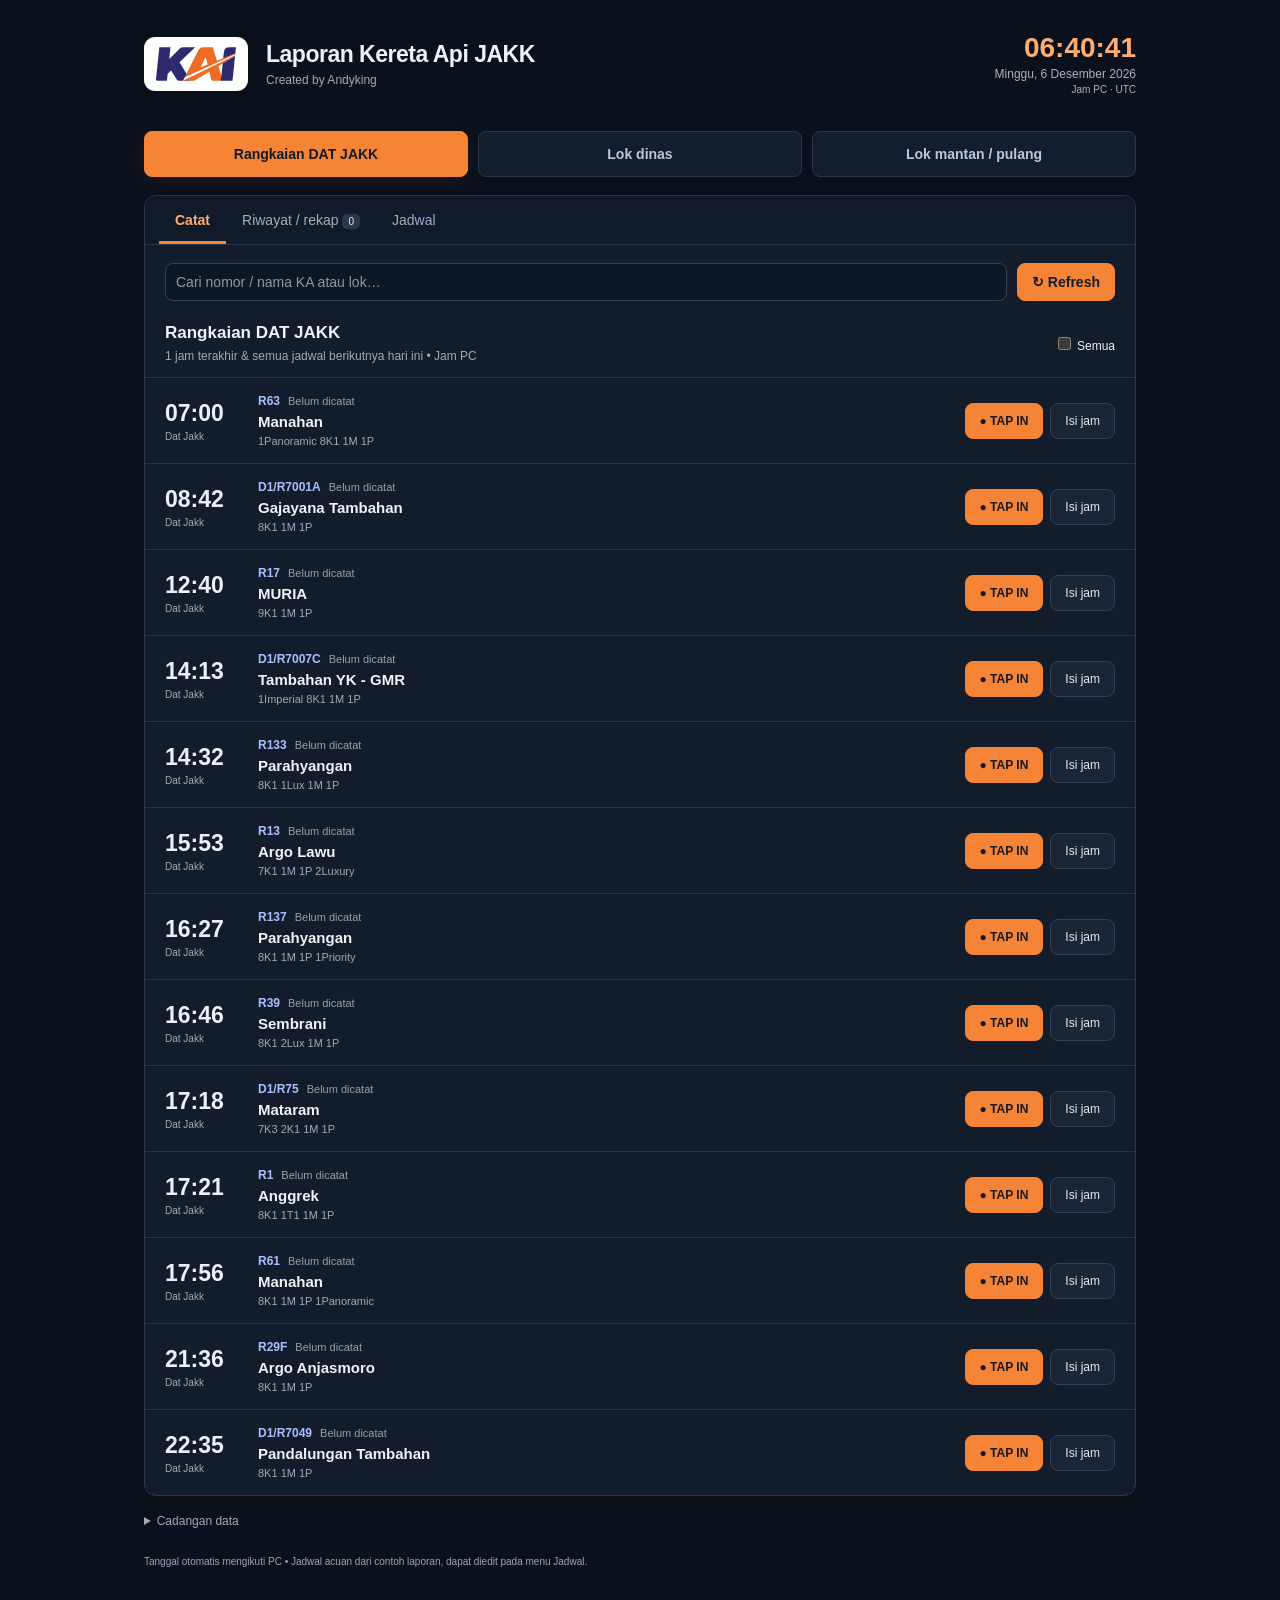
==== commit f5b59ac7: "EDIT 1 JAM SEBELUM" ====
--- a/aplikasi/laporan-kereta-api/index.html
+++ b/aplikasi/laporan-kereta-api/index.html
@@ -21,9 +21,10 @@
 th{background:#172438;color:#adbed6}td{color:#e4ebf7}.history-item{border-color:#29364b}.report-preview{color:#e0e8f6}
 .backup summary:hover{color:#ffad72}.backup p,footer{color:#97a6bd}
 @media(max-width:620px){.brand img{width:54px;padding:8px}.clock span{font-size:22px}}
+.visibility-status{display:block;font-size:11px;color:var(--muted);margin-bottom:7px}
 </style></head><body>
 <main>
-<header><div class="brand"><img src="[data-uri]" alt="KAI" width="80" height="34"><div><h1>Laporan JAKK</h1><small>Created by andyking</small></div></div><div class="clock"><span id="clock"></span><small id="clockDate"></small><small id="zone"></small></div></header>
+<header><div class="brand"><img src="[data-uri]" alt="KAI" width="80" height="34"><div><h1>Laporan Kereta Api JAKK</h1><small>Created by Andyking</small></div></div><div class="clock"><span id="clock"></span><small id="clockDate"></small><small id="zone"></small></div></header>
 <nav id="nav"><button data-cat="r" class="active">Rangkaian DAT JAKK</button><button data-cat="d">Lok dinas</button><button data-cat="m">Lok mantan / pulang</button></nav>
 <section class="workspace"><div class="tabs"><button data-view="live" class="active">Catat</button><button data-view="history">Riwayat / rekap <span id="count">0</span></button><button data-view="schedule">Jadwal</button></div>
 <div class="toolbar"><input id="search" placeholder="Cari nomor / nama KA atau lok…" aria-label="Cari KA atau lok"><button id="refresh" class="primary">↻ Refresh</button></div>
@@ -858,9 +859,9 @@
 const localInput=d=>dateKey(d)+'T'+hhmm(d);
 const labels={r:'Rangkaian DAT JAKK',d:'Lok dinas',m:'Lok mantan / pulang'};
 let data=structuredClone(DEFAULT_DATA),history=[],cat='r',view='live',editing=null;
-function validData(a){return Array.isArray(a)&&a.length===74&&new Set(a.map(x=>x.id)).size===74&&a.every(x=>DEFAULT_DATA.some(d=>d.id===x.id&&d.cat===x.cat)&&typeof x.name==='string'&&typeof x.formation==='string'&&/^([01]\d|2[0-3]):[0-5]\d$/.test(x.time)&&['Dat','Ber'].includes(x.action))}
-function validHistory(a){return Array.isArray(a)&&a.every(x=>x&&typeof x.uid==='string'&&typeof x.report==='string'&&['r','d','m'].includes(x.cat)&&DEFAULT_DATA.some(d=>d.id===x.id)&&/^\d{4}-\d{2}-\d{2}$/.test(x.day)&&Number.isFinite(new Date(x.actual).getTime()))}
-try{const saved=JSON.parse(localStorage.getItem(KEY));if(saved&&validData(saved.data)&&validHistory(saved.history)){data=saved.data;history=saved.history}}catch(e){setTimeout(()=>toast('Penyimpanan tidak tersedia atau data tidak terbaca. Unduh cadangan.'),500)}
+function validData(a){return Array.isArray(a)&&a.length>0&&new Set(a.map(x=>x?.id?.toUpperCase())).size===a.length&&a.every(x=>x&&typeof x.id==='string'&&/^[A-Z0-9/ -]{1,50}$/i.test(x.id)&&x.id.trim()&&['r','d','m'].includes(x.cat)&&typeof x.name==='string'&&x.name.trim()&&typeof x.formation==='string'&&/^([01]\d|2[0-3]):[0-5]\d$/.test(x.time)&&['Dat','Ber'].includes(x.action)&&(x.hidden===undefined||typeof x.hidden==='boolean'))}
+function validHistory(a,schedules=data){return Array.isArray(a)&&a.every(x=>x&&typeof x.uid==='string'&&typeof x.report==='string'&&['r','d','m'].includes(x.cat)&&schedules.some(d=>d.id===x.id)&&/^\d{4}-\d{2}-\d{2}$/.test(x.day)&&Number.isFinite(new Date(x.actual).getTime()))}
+try{const saved=JSON.parse(localStorage.getItem(KEY));if(saved&&validData(saved.data)&&validHistory(saved.history,saved.data)){data=saved.data;history=saved.history}}catch(e){setTimeout(()=>toast('Penyimpanan tidak tersedia atau data tidak terbaca. Unduh cadangan.'),500)}
 function persist(){try{localStorage.setItem(KEY,JSON.stringify({version:1,data,history}));return true}catch(e){toast('Gagal menyimpan di browser. Segera unduh cadangan.');return false}}
 function toast(s){$('#toast').textContent=s;$('#toast').style.display='block';clearTimeout(toast.timer);toast.timer=setTimeout(()=>$('#toast').style.display='none',4500)}
 function scheduled(d,day){return new Date(day+'T'+d.time+':00')}
@@ -869,12 +870,13 @@
 function match(d,q){return (d.id+' '+d.name+' '+d.formation).toLowerCase().includes(q)}
 function record(d,day){return [...history].reverse().find(h=>h.id===d.id&&h.actual.slice(0,10)===day)}
 function closestSchedule(d,actual){return [-1,0,1].map(offset=>{let day=new Date(actual);day.setDate(day.getDate()+offset);return scheduled(d,dateKey(day))}).sort((a,b)=>Math.abs(a-actual)-Math.abs(b-actual))[0]}
-function render(){const day=dateKey(new Date()),q=$('#search').value.trim().toLowerCase();$('#count').textContent=history.filter(h=>h.actual.slice(0,10)===day).length;$('#heading').textContent=view==='live'?labels[cat]:view==='schedule'?'Jadwal tepat':'Riwayat / rekap';$('#allWrap').hidden=view!=='live';$('#scope').hidden=view==='live';$('#historyFilter').hidden=view!=='history';$('#hint').textContent=view==='live'?'7 jadwal terdekat • Isi jam saja, tanggal otomatis hari ini':view==='schedule'?'Cari jadwal atau ubah melalui Reschedule':'Semua pencatatan tersimpan, termasuk koreksi';
-if(view==='live'){let now=new Date();let rows=data.filter(d=>d.cat===cat&&match(d,q)).map(d=>({d,at:closestSchedule(d,now)}));rows.sort((a,b)=>Math.abs(a.at-now)-Math.abs(b.at-now)||a.at-b.at);if(!$('#all').checked&&!q)rows=rows.slice(0,7);if($('#all').checked||q)rows.sort((a,b)=>a.d.time.localeCompare(b.d.time));$('#content').innerHTML=rows.map(({d})=>{let done=record(d,day);let real=done?hhmm(new Date(done.actual)):'';return `<div class="row"><div class="time">${d.time}<small>${d.action} Jakk</small></div><div><div class="identity"><span class="number">${esc(d.id)}</span>${done?`<span class="realization">✓ Realisasi ${real}</span>`:'<span class="pending">Belum dicatat</span>'}</div><div class="name">${esc(d.name)}</div><small class="formation">${esc(d.formation||'Lokomotif')}</small></div><div class="actions">${done?`<button data-do="copy" data-uid="${esc(done.uid)}">Salin</button>`:'<button class="primary" data-do="tap" data-id="'+esc(d.id)+'">● TAP IN</button>'}<button data-do="manual" data-id="${esc(d.id)}">${done?'Edit jam':'Isi jam'}</button></div></div>`}).join('')||'<div class="empty">Tidak ada KA / lok yang cocok.</div>'}
-if(view==='schedule'){let rows=data.filter(d=>match(d,q)&&($('#scope').value==='all'||d.cat===$('#scope').value)).sort((a,b)=>a.time.localeCompare(b.time));$('#content').innerHTML='<div class="table-wrap"><table><thead><tr><th>JAM TEPAT</th><th>NOMOR / KATEGORI</th><th>NAMA KA / LOK</th><th>GERAK</th><th>STAMFORMASI NORMAL</th><th></th></tr></thead><tbody>'+rows.map(d=>`<tr><td><b>${d.time}</b></td><td>${esc(d.id)}<small style="display:block;color:#738098">${labels[d.cat]}</small></td><td>${esc(d.name)}</td><td>${d.action} Jakk</td><td>${esc(d.formation||'—')}</td><td><button data-do="schedule" data-id="${esc(d.id)}">Reschedule</button></td></tr>`).join('')+'</tbody></table></div>'}
+function render(){const day=dateKey(new Date()),q=$('#search').value.trim().toLowerCase();$('#count').textContent=history.filter(h=>h.actual.slice(0,10)===day).length;$('#heading').textContent=view==='live'?labels[cat]:view==='schedule'?'Jadwal tepat':'Riwayat / rekap';$('#allWrap').hidden=view!=='live';$('#scope').hidden=view==='live';$('#historyFilter').hidden=view!=='history';$('#hint').textContent=view==='live'?($('#all').checked?'Semua jadwal hari ini • Jam PC':'1 jam terakhir & semua jadwal berikutnya hari ini • Jam PC'):view==='schedule'?`${data.length} jadwal • Yang disembunyikan tetap tersimpan di sini`:'Semua pencatatan tersimpan, termasuk koreksi';
+if(view==='live'){let now=new Date(),cutoff=now.getTime()-60*60*1000;let rows=data.filter(d=>d.cat===cat&&!d.hidden&&match(d,q)&&($('#all').checked||scheduled(d,day).getTime()>cutoff)).map(d=>({d}));rows.sort((a,b)=>a.d.time.localeCompare(b.d.time));$('#content').innerHTML=rows.map(({d})=>{let done=record(d,day);let real=done?hhmm(new Date(done.actual)):'';return `<div class="row"><div class="time">${d.time}<small>${d.action} Jakk</small></div><div><div class="identity"><span class="number">${esc(d.id)}</span>${done?`<span class="realization">✓ Realisasi ${real}</span>`:'<span class="pending">Belum dicatat</span>'}</div><div class="name">${esc(d.name)}</div><small class="formation">${esc(d.formation||'Lokomotif')}</small></div><div class="actions">${done?`<button data-do="copy" data-uid="${esc(done.uid)}">Salin</button>`:'<button class="primary" data-do="tap" data-id="'+esc(d.id)+'">● TAP IN</button>'}<button data-do="manual" data-id="${esc(d.id)}">${done?'Edit jam':'Isi jam'}</button></div></div>`}).join('')||'<div class="empty">Tidak ada KA / lok yang cocok.</div>'}
+if(view==='schedule'){let rows=data.filter(d=>match(d,q)&&($('#scope').value==='all'||d.cat===$('#scope').value)).sort((a,b)=>a.time.localeCompare(b.time));$('#content').innerHTML='<div class="history-tools"><button class="primary" data-do="add">+ Tambah KA / Lok</button></div><div class="table-wrap"><table><thead><tr><th>JAM TEPAT</th><th>NOMOR / KATEGORI</th><th>NAMA KA / LOK</th><th>GERAK</th><th>STAMFORMASI NORMAL</th><th></th></tr></thead><tbody>'+rows.map(d=>`<tr><td><b>${d.time}</b></td><td>${esc(d.id)}<small style="display:block;color:#738098">${labels[d.cat]}</small></td><td>${esc(d.name)}</td><td>${d.action} Jakk</td><td>${esc(d.formation||'—')}</td><td><span class="visibility-status">${d.hidden?'Disembunyikan':'Tampil'}</span><button data-do="toggle" data-id="${esc(d.id)}">${d.hidden?'Tampilkan':'Sembunyikan'}</button> <button data-do="schedule" data-id="${esc(d.id)}">Reschedule</button></td></tr>`).join('')+'</tbody></table></div>'}
 if(view==='history'){let rows=history.filter(h=>($('#oldHistory').checked||h.actual.slice(0,10)===day)&&($('#scope').value==='all'||h.cat===$('#scope').value)&&(h.report.toLowerCase().includes(q))).sort((a,b)=>new Date(b.actual)-new Date(a.actual));window.visibleHistory=rows;$('#content').innerHTML='<div class="history-tools"><button class="primary" id="copyAll">Salin semua hasil</button><button id="downloadReports">Unduh TXT</button></div>'+ (rows.map(h=>`<div class="history-item"><div class="identity"><span class="number">${esc(h.id)}</span><span class="realization">Realisasi ${hhmm(new Date(h.actual))}</span></div><div class="history-meta">${h.corrects?'Koreksi · ':''}${labels[h.cat]} · Jadwal ${esc(h.day)} ${esc(h.schedule)} · Aktual ${esc(h.actual.replace('T',' '))}</div><div class="report-preview">${esc(h.report)}</div><div class="actions"><button data-do="copy" data-uid="${esc(h.uid)}">Salin</button><button data-do="correct" data-uid="${esc(h.uid)}">Koreksi</button><button data-do="delete" data-uid="${esc(h.uid)}">Hapus</button></div></div>`).join('')||'<div class="empty">Belum ada laporan pada tanggal ini.</div>')}
 }
 function field(label,id,type,value,extra=''){return `<label>${label}<input id="${id}" type="${type}" value="${esc(value)}" ${extra}></label>`}
+function openAdd(){editing={mode:'add'};$('#modalLabel').textContent='JADWAL BARU';$('#modalTitle').textContent='Tambah KA / Lok';$('#fields').innerHTML=field('Nomor KA / lok','fId','text','','required maxlength="50" placeholder="Contoh: D1/R7011"')+field('Nama KA / lok','fName','text','','required maxlength="100"')+`<label>Kategori<select id="fCat"><option value="r">Rangkaian DAT JAKK</option><option value="d">Lok dinas</option><option value="m">Lok mantan / pulang</option></select></label>`+field('Jam tepat','fTime','time','','required')+`<label>Gerak<select id="fAction"><option value="Dat">Datang</option><option value="Ber">Berangkat</option></select></label>`+field('Stamformasi normal (untuk rangkaian)','fFormation','text','','maxlength="200" placeholder="Contoh: 8K1 1M 1P"');$('#fCat').value=$('#scope').value==='all'?cat:$('#scope').value;function defaults(){$('#fAction').value=$('#fCat').value==='m'?'Ber':'Dat';$('#fFormation').required=$('#fCat').value==='r'}$('#fCat').onchange=defaults;defaults();$('#modal').showModal()}
 function openEntry(id,mode,unused,existing){let d=data.find(d=>d.id===id),now=new Date(),day=dateKey(now),prev=existing||record(d,day);editing={id,mode,prev,day:existing?existing.actual.slice(0,10):day};$('#modalLabel').textContent=mode==='schedule'?'UBAH JADWAL':'ISI JAM · '+editing.day;$('#modalTitle').textContent=d.id+' · '+d.name;
 if(mode==='tap'){saveEntry(d,localInput(now),d.formation,'S.21 Lengkap',null);return}
 if(mode==='schedule'){$('#fields').innerHTML=field('Nama KA / lok','fName','text',d.name,'required maxlength="100"')+field('Jadwal tepat','fTime','time',d.time,'required')+`<label>Gerak<select id="fAction"><option ${d.action==='Dat'?'selected':''}>Dat</option><option ${d.action==='Ber'?'selected':''}>Ber</option></select></label>`+(d.cat==='r'?field('Stamformasi normal','fFormation','text',d.formation,'required maxlength="200"'):'')}
@@ -884,19 +886,19 @@
 function scheduleFor(d,actual,prev){return prev?new Date(prev.day+'T'+prev.schedule):closestSchedule(d,new Date(actual))}
 function preview(){let d=data.find(d=>d.id===editing.id),actual=actualDay()+'T'+$('#fActual').value,s=scheduleFor(d,actual,editing.prev),n=difference(new Date(actual),s);$('#deltaPreview').textContent=Number.isFinite(n)?`Jadwal ${hhmm(s)} · ${deltaText(n)}`:''}
 function saveEntry(d,actual,formation,s21,prev){let schedule=scheduleFor(d,actual,prev),n=difference(new Date(actual),schedule);if(!Number.isFinite(n))return toast('Jam tidak valid.');let name=d.cat==='r'?d.name:'Dinas Lok '+d.name;let report=`${d.id} *${name}* ${d.action} Jakk ${hhmm(new Date(actual))} ${deltaText(n)}${d.cat==='r'?'\nSf '+formation+', ':', '}${s21}`;let h={uid:String(Date.now())+'-'+Math.random().toString(16).slice(2),id:d.id,cat:d.cat,day:dateKey(schedule),actual,schedule:hhmm(schedule),formation,s21,report,corrects:prev?.uid||null};history.push(h);let saved=persist();$('#modal').close();render();if(saved)toast(`${d.id} · realisasi ${hhmm(new Date(actual))} tersimpan`)}
-$('#entry').onsubmit=e=>{e.preventDefault();const d=data.find(d=>d.id===editing.id);if(editing.mode==='schedule'){d.name=$('#fName').value.trim();d.time=$('#fTime').value;d.action=$('#fAction').value;if(d.cat==='r')d.formation=$('#fFormation').value.trim();let saved=persist();$('#modal').close();render();if(saved)toast('Jadwal diperbarui.');return}saveEntry(d,actualDay()+'T'+$('#fActual').value,d.cat==='r'?$('#fFormation').value.trim():'',$('#fS21').value.trim(),editing.prev)};
+$('#entry').onsubmit=e=>{e.preventDefault();if(editing.mode==='add'){let d={id:$('#fId').value.trim().toUpperCase(),name:$('#fName').value.trim(),cat:$('#fCat').value,time:$('#fTime').value,action:$('#fAction').value,formation:$('#fFormation').value.trim(),hidden:false};if(data.some(x=>x.id.toUpperCase()===d.id))return toast('Nomor sudah ada. Gunakan nomor lain atau edit jadwal yang ada.');if(!validData([d])||(d.cat==='r'&&!d.formation))return toast('Lengkapi nomor, nama, jam, dan stamformasi rangkaian.');data.push(d);let saved=persist();$('#modal').close();$('#search').value='';$('#scope').value='all';render();if(saved)toast(d.id+' ditambahkan ke jadwal.');return}const d=data.find(d=>d.id===editing.id);if(editing.mode==='schedule'){d.name=$('#fName').value.trim();d.time=$('#fTime').value;d.action=$('#fAction').value;if(d.cat==='r')d.formation=$('#fFormation').value.trim();let saved=persist();$('#modal').close();render();if(saved)toast('Jadwal diperbarui.');return}saveEntry(d,actualDay()+'T'+$('#fActual').value,d.cat==='r'?$('#fFormation').value.trim():'',$('#fS21').value.trim(),editing.prev)};
 function showReport(s){$('#report').value=s;$('#reportModal').showModal()}
 async function copy(s){try{await navigator.clipboard.writeText(s);toast('Laporan berhasil disalin.')}catch(e){$('#report').value=s;if(!$('#reportModal').open)$('#reportModal').showModal();$('#report').focus();$('#report').select();try{if(!document.execCommand('copy'))throw Error();toast('Laporan berhasil disalin.')}catch(e){toast('Teks dipilih. Tekan Ctrl+C untuk menyalin.')}}}
 function download(name,s,type='text/plain'){let url=URL.createObjectURL(new Blob([s],{type})),a=document.createElement('a');a.href=url;a.download=name;a.click();setTimeout(()=>URL.revokeObjectURL(url),1500)}
 function combined(){return (window.visibleHistory||[]).map(h=>h.report).join('\n\n')}
-$('#content').onclick=e=>{let b=e.target.closest('button');if(!b)return;let action=b.dataset.do,h=history.find(x=>x.uid===b.dataset.uid);if(['tap','manual','schedule'].includes(action))openEntry(b.dataset.id,action,dateKey(new Date()));if(action==='copy')copy(h.report);if(action==='correct')openEntry(h.id,'manual',h.day,h);if(action==='delete'&&confirm('Hapus laporan '+h.id+' ini?')){history=history.filter(x=>x.uid!==h.uid);persist();render()}if(b.id==='copyAll')copy(combined());if(b.id==='downloadReports')download('Laporan-JAKK-'+dateKey(new Date())+'.txt',combined())};
+$('#content').onclick=e=>{let b=e.target.closest('button');if(!b)return;let action=b.dataset.do,h=history.find(x=>x.uid===b.dataset.uid);if(action==='add')openAdd();if(action==='toggle'){let d=data.find(x=>x.id===b.dataset.id);d.hidden=!d.hidden;let saved=persist();render();if(saved)toast(d.hidden?'Disembunyikan dari tampilan utama.':'Ditampilkan kembali.')}if(['tap','manual','schedule'].includes(action))openEntry(b.dataset.id,action,dateKey(new Date()));if(action==='copy')copy(h.report);if(action==='correct')openEntry(h.id,'manual',h.day,h);if(action==='delete'&&confirm('Hapus laporan '+h.id+' ini?')){history=history.filter(x=>x.uid!==h.uid);persist();render()}if(b.id==='copyAll')copy(combined());if(b.id==='downloadReports')download('Laporan-JAKK-'+dateKey(new Date())+'.txt',combined())};
 $('#nav').onclick=e=>{let b=e.target.closest('[data-cat]');if(!b)return;cat=b.dataset.cat;view='live';document.querySelectorAll('#nav button').forEach(x=>x.classList.toggle('active',x===b));syncTabs();render()};
 function syncTabs(){document.querySelectorAll('[data-view]').forEach(b=>b.classList.toggle('active',b.dataset.view===view))}
 document.querySelectorAll('[data-view]').forEach(b=>b.onclick=()=>{view=b.dataset.view;syncTabs();render()});
-function refresh(){view='live';$('#search').value='';$('#all').checked=false;$('#scope').value='all';$('#oldHistory').checked=false;syncTabs();render();window.scrollTo({top:0,behavior:'smooth'});toast('7 jadwal terdekat diperbarui sesuai jam PC.')}
+function refresh(){view='live';$('#search').value='';$('#all').checked=false;$('#scope').value='all';$('#oldHistory').checked=false;syncTabs();render();window.scrollTo({top:0,behavior:'smooth'});toast('Jadwal diperbarui: 1 jam terakhir dan semua jadwal berikutnya hari ini.')}
 $('#refresh').onclick=refresh;$('#search').oninput=render;$('#all').onchange=render;$('#scope').onchange=render;$('#oldHistory').onchange=render;
 $('#close').onclick=$('#cancel').onclick=()=>$('#modal').close();$('#closeReport').onclick=()=>$('#reportModal').close();$('#copyReport').onclick=()=>copy($('#report').value);
 $('#backup').onclick=()=>download('Cadangan-JAKK-'+dateKey(new Date())+'.json',JSON.stringify({version:1,data,history},null,2),'application/json');
-$('#restore').onchange=async e=>{let f=e.target.files[0];if(!f)return;try{let o=JSON.parse(await f.text());if(o.version!==1||!validData(o.data)||!validHistory(o.history))throw Error();if(confirm('Ganti jadwal dan riwayat browser ini dengan cadangan?')){data=o.data;history=o.history;persist();render();toast('Cadangan dipulihkan.')}}catch(e){toast('File cadangan tidak valid. Data tidak diubah.')}finally{$('#restore').value=''}};
-let lastMinute='';function tick(){let now=new Date();$('#clock').textContent=now.toLocaleTimeString('id-ID',{hour12:false}).replaceAll('.',':');$('#clockDate').textContent=now.toLocaleDateString('id-ID',{weekday:'long',day:'numeric',month:'long',year:'numeric'});$('#zone').textContent='PAP JAKK · '+Intl.DateTimeFormat().resolvedOptions().timeZone;let minute=localInput(now);if(minute!==lastMinute){lastMinute=minute;render()}}tick();setInterval(tick,1000);
+$('#restore').onchange=async e=>{let f=e.target.files[0];if(!f)return;try{let o=JSON.parse(await f.text());if(o.version!==1||!validData(o.data)||!validHistory(o.history,o.data))throw Error();if(confirm('Ganti jadwal dan riwayat browser ini dengan cadangan?')){data=o.data;history=o.history;persist();render();toast('Cadangan dipulihkan.')}}catch(e){toast('File cadangan tidak valid. Data tidak diubah.')}finally{$('#restore').value=''}};
+let lastMinute='';function tick(){let now=new Date();$('#clock').textContent=now.toLocaleTimeString('id-ID',{hour12:false}).replaceAll('.',':');$('#clockDate').textContent=now.toLocaleDateString('id-ID',{weekday:'long',day:'numeric',month:'long',year:'numeric'});$('#zone').textContent='Jam PC · '+Intl.DateTimeFormat().resolvedOptions().timeZone;let minute=localInput(now);if(minute!==lastMinute){lastMinute=minute;render()}}tick();setInterval(tick,1000);
 </script></body></html>
